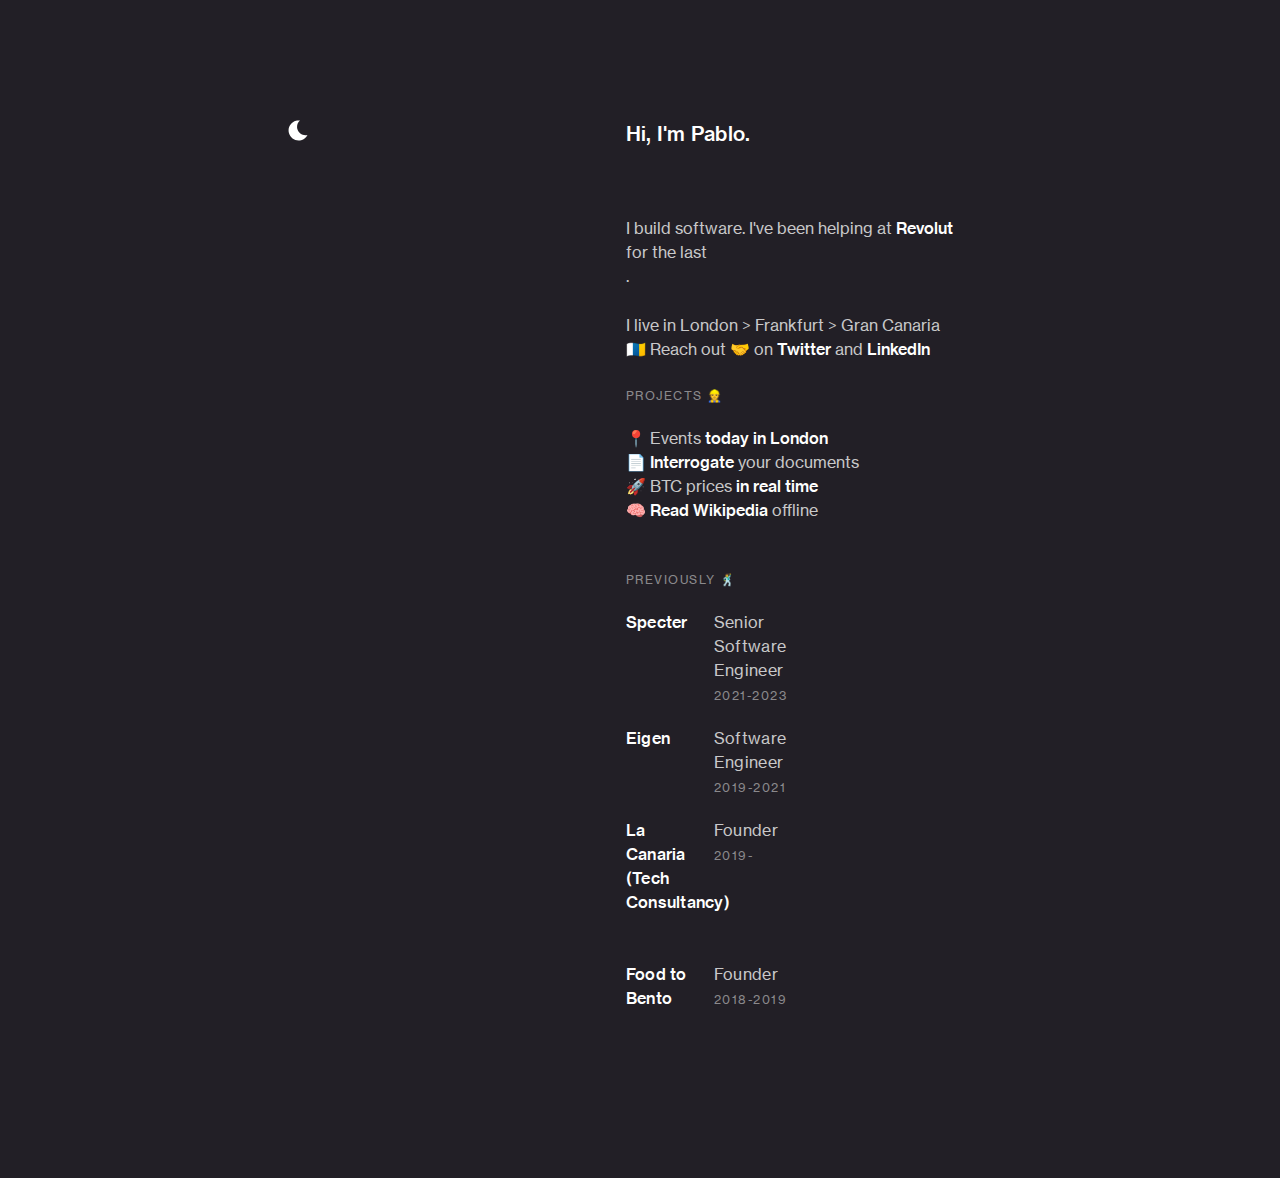
==== index.html @ eceefbe6 "update main" ====
<!DOCTYPE html>
<html lang="en">
  <head>
    <meta charset="utf-8" />
    <title>Pablo Sanderson</title>
    <meta name="description" content="Welcome to my site" />
    <meta name="author" content="Pablo Sanderson" />

    <meta name="viewport" content="width=device-width, initial-scale=1" />
    <link rel="stylesheet" href="css/normalize.css" />
    <link rel="stylesheet" href="css/animate.css" />
    <link rel="icon" type="image/png" href="images/dot.png" />
    <link rel="stylesheet" href="css/skeleton.css" />
    <link rel="stylesheet" href="css/main.css" />
    <script src="https://ajax.googleapis.com/ajax/libs/jquery/3.1.0/jquery.min.js"></script>
    <script>
      $(document).ready(function () {
        $("#night").click(function () {
          $("body").addClass("light");
          $("body").removeClass("dark");
        });
        $("#day").click(function () {
          $("body").removeClass("light");
          $("body").addClass("dark");
        });
      });
    </script>

    <script>
      // Set the date we're counting down to
      var countDownDate = new Date("Feb 26, 2024 09:00:00").getTime();

      // Update the count down every 1 second
      var x = setInterval(function () {
        // Get todays date and time
        var now = new Date().getTime();

        // Find the distance between now and the count down date
        var distance = now - countDownDate;

        // Time calculations for days, hours, minutes and seconds
        var days = Math.floor(distance / (1000 * 60 * 60 * 24));
        var hours = Math.floor(
          (distance % (1000 * 60 * 60 * 24)) / (1000 * 60 * 60)
        );
        var minutes = Math.floor((distance % (1000 * 60 * 60)) / (1000 * 60));
        var seconds = Math.floor((distance % (1000 * 60)) / 1000);

        // Output the result in an element with id="counter"
        document.getElementById("counter").innerHTML =
          days +
          " days, " +
          hours +
          " hour" +
          (hours === 1 ? "" : "s") +
          ", " +
          minutes +
          " minute" +
          (minutes === 1 ? "" : "s") +
          ", and " +
          seconds +
          " second" +
          (seconds === 1 ? "" : "s");

        // If the count down errors, write some text
        if (distance < 0) {
          clearInterval(x);
          document.getElementById("counter").innerHTML = "year";
        }
      }, 1000);
    </script>

    <!-- Google Analytics
    –––––––––––––––––––––––––––––––––––––––––––––––––– -->

    <!-- Google tag (gtag.js) -->
    <script
      async
      src="https://www.googletagmanager.com/gtag/js?id=G-REWGEEDN95"
    ></script>
    <script>
      window.dataLayer = window.dataLayer || [];
      function gtag() {
        dataLayer.push(arguments);
      }
      gtag("js", new Date());

      gtag("config", "G-REWGEEDN95");
    </script>
  </head>

  <body>
    <!-- Primary Page Layout
  –––––––––––––––––––––––––––––––––––––––––––––––––– -->

    <body class="dark">
      <div class="container animated fadeIn one">
        <div class="row group">
          <div class="three columns icon">
            <img src="images/moon.svg" id="night" />
            <img src="images/sun.svg" id="day" />
          </div>
          <div class="six columns offset-by-three">
            <h1 class="dark">Hi, I'm Pablo.</h1>
            <div class="animated fadeIn two">
              <p>
                I build software. I've been helping at
                <a href="https://revolut.com/" target="_blank" class="underline"
                  >Revolut</a
                >
                for the last <span id="counter"><br /></span>.
              </p>

              <p>
                I live in London > Frankfurt > Gran Canaria 🇮🇨 Reach out 🤝 on
                <a
                  href="https://twitter.com/psiesta11"
                  target="_blank"
                  class="underline"
                  >Twitter</a
                >
                and
                <a
                  href="https://www.linkedin.com/in/pablosanderson/"
                  target="_blank"
                  class="underline"
                >
                  LinkedIn</a
                >
              </p>

              <h4 class="animated fadeIn three">PROJECTS 👷</h4>

              <div class="row group">
                <div>
                  📍 Events
                  <a
                    href="https://events.psiesta.com"
                    target="_blank"
                    class="underline"
                    >today in London</a
                  >
                </div>
                <div>
                  <a
                    href="https://docs.psiesta.com"
                    target="_blank"
                    class="underline"
                  >
                    📄 Interrogate
                  </a>
                  your documents
                </div>
                <div>
                  🚀 BTC prices
                  <a
                    href="https://btc.psiesta.com/ob"
                    target="_blank"
                    class="underline"
                    >in real time</a
                  >
                </div>
                <div>
                  🧠
                  <a
                    href="https://wiki.psiesta.com"
                    target="_blank"
                    class="underline"
                    >Read Wikipedia</a
                  >
                  offline
                </div>
              </div>

              <div class="spacer48"></div>
            </div>

            <h4 class="animated fadeIn three">PREVIOUSLY 🕺</h4>

            <div class="row group">
              <div class="three columns animated fadeIn two">
                <h2 class="dark">
                  <a
                    href="https://tryspecter.com/"
                    target="_blank"
                    class="underline"
                    >Specter</a
                  >
                </h2>
              </div>
              <div class="three columns animated fadeIn two">
                <h3>Senior Software Engineer</h3>
                <h4>2021-2023</h4>
              </div>
            </div>

            <div class="row group">
              <div class="three columns animated fadeIn two">
                <h2 class="dark">
                  <a
                    href="https://eigentech.com/"
                    target="_blank"
                    class="underline"
                    >Eigen</a
                  >
                </h2>
              </div>
              <div class="three columns animated fadeIn two">
                <h3>Software Engineer</h3>
                <h4>2019-2021</h4>
              </div>
            </div>

            <div class="row group">
              <div class="three columns animated fadeIn two">
                <h2 class="dark">
                  <a href="#" target="_blank" class="underline"
                    >La Canaria (Tech Consultancy)
                  </a>
                </h2>
              </div>
              <div class="three columns animated fadeIn two">
                <h3>Founder</h3>
                <h4>2019-</h4>
              </div>
            </div>

            <div class="row group">
              <div class="three columns animated fadeIn two">
                <h2 class="dark">
                  <a
                    href="https://www.instagram.com/foodtobento/"
                    target="_blank"
                    class="underline"
                    >Food to Bento
                  </a>
                </h2>
              </div>
              <div class="three columns animated fadeIn two">
                <h3>Founder</h3>
                <h4>2018-2019</h4>
              </div>
            </div>
          </div>
        </div>
      </div>
    </body>

    <!-- End Document
  –––––––––––––––––––––––––––––––––––––––––––––––––– -->
  </body>
</html>
---- css/skeleton.css ----
/*
* Skeleton V2.0.4
* Copyright 2014, Dave Gamache
* www.getskeleton.com
* Free to use under the MIT license.
* http://www.opensource.org/licenses/mit-license.php
* 12/29/2014
*/


/* Table of contents
––––––––––––––––––––––––––––––––––––––––––––––––––
- Grid
- Base Styles
- Typography
- Links
- Buttons
- Forms
- Lists
- Code
- Tables
- Spacing
- Utilities
- Clearing
- Media Queries
*/


/* Grid
–––––––––––––––––––––––––––––––––––––––––––––––––– */
.container {
    position: relative;
    width: 100%;
    max-width: 704px;
    margin: 40px auto;
    padding: 0 32px;
    box-sizing: border-box;
}

.column,
.columns {
    width: 100%;
    float: left;
    box-sizing: border-box;
}

.three.columns {
    width: 50%;
}

.three.columns.icon {
    width: 100%;
}

.six.columns {
    width: 100%;
}

/* For devices larger than 400px */
@media (min-width: 400px) {
    .container {
        width: 85%;
        padding: 0;
    }
}

/* For devices larger than 550px */
@media (min-width: 550px) {
    .container {
        margin: 120px auto;
        width: 80%;
    }

    .column,
    .columns {
        margin-left: 4%;
    }

    .column:first-child,
    .columns:first-child {
        margin-left: 0;
    }

    .three.columns.icon {
        width: 22%;
    }

    .one.column,
    .one.columns {
        width: 4.66666666667%;
    }

    .two.columns {
        width: 13.3333333333%;
    }

    .three.columns {
        width: 22%;
    }

    .four.columns {
        width: 30.6666666667%;
    }

    .five.columns {
        width: 39.3333333333%;
    }

    .six.columns {
        width: 48%;
    }

    .seven.columns {
        width: 56.6666666667%;
    }

    .eight.columns {
        width: 65.3333333333%;
    }

    .nine.columns {
        width: 74.0%;
    }

    .ten.columns {
        width: 82.6666666667%;
    }

    .eleven.columns {
        width: 91.3333333333%;
    }

    .twelve.columns {
        width: 100%;
        margin-left: 0;
    }

    .one-third.column {
        width: 30.6666666667%;
    }

    .two-thirds.column {
        width: 65.3333333333%;
    }

    .one-half.column {
        width: 48%;
    }

    /* Offsets */
    .offset-by-one.column,
    .offset-by-one.columns {
        margin-left: 8.66666666667%;
    }

    .offset-by-two.column,
    .offset-by-two.columns {
        margin-left: 17.3333333333%;
    }

    .offset-by-three.column,
    .offset-by-three.columns {
        margin-left: 26%;
    }

    .offset-by-four.column,
    .offset-by-four.columns {
        margin-left: 34.6666666667%;
    }

    .offset-by-five.column,
    .offset-by-five.columns {
        margin-left: 43.3333333333%;
    }

    .offset-by-six.column,
    .offset-by-six.columns {
        margin-left: 48%;
    }

    .offset-by-seven.column,
    .offset-by-seven.columns {
        margin-left: 60.6666666667%;
    }

    .offset-by-eight.column,
    .offset-by-eight.columns {
        margin-left: 69.3333333333%;
    }

    .offset-by-nine.column,
    .offset-by-nine.columns {
        margin-left: 78.0%;
    }

    .offset-by-ten.column,
    .offset-by-ten.columns {
        margin-left: 86.6666666667%;
    }

    .offset-by-eleven.column,
    .offset-by-eleven.columns {
        margin-left: 95.3333333333%;
    }

    .offset-by-one-third.column,
    .offset-by-one-third.columns {
        margin-left: 34.6666666667%;
    }

    .offset-by-two-thirds.column,
    .offset-by-two-thirds.columns {
        margin-left: 69.3333333333%;
    }

    .offset-by-one-half.column,
    .offset-by-one-half.columns {
        margin-left: 52%;
    }

}


/* Base Styles
  ––––––––––––––––––––––––––––––––––––––––––––––––––
  /* NOTE
  html is set to 62.5% so that all the REM measurements throughout Skeleton
  are based on 10px sizing. So basically 1.5rem = 15px :) */
html {
    font-size: 62.5%;
}

body {
    font-size: 1.5em;
    /* currently ems cause chrome bug misinterpreting rems on body element */
    line-height: 1.6;
    font-weight: 400;
    font-family: "Raleway", "HelveticaNeue", "Helvetica Neue", Helvetica, Arial, sans-serif;
    color: #222;
}


/* Typography
  –––––––––––––––––––––––––––––––––––––––––––––––––– */
h1,
h2,
h3,
h4,
h5,
h6 {
    margin-top: 0;
    margin-bottom: 2rem;
    font-weight: 300;
}

h1 {
    font-size: 4.0rem;
    line-height: 1.2;
    letter-spacing: -.1rem;
}

h2 {
    font-size: 3.6rem;
    line-height: 1.25;
    letter-spacing: -.1rem;
}

h3 {
    font-size: 3.0rem;
    line-height: 1.3;
    letter-spacing: -.1rem;
}

h4 {
    font-size: 2.4rem;
    line-height: 1.35;
    letter-spacing: -.08rem;
}

h5 {
    font-size: 1.8rem;
    line-height: 1.5;
    letter-spacing: -.05rem;
}

h6 {
    font-size: 1.5rem;
    line-height: 1.6;
    letter-spacing: 0;
}

/* Larger than phablet */
@media (min-width: 550px) {
    h1 {
        font-size: 5.0rem;
    }

    h2 {
        font-size: 4.2rem;
    }

    h3 {
        font-size: 3.6rem;
    }

    h4 {
        font-size: 3.0rem;
    }

    h5 {
        font-size: 2.4rem;
    }

    h6 {
        font-size: 1.5rem;
    }
}

p {
    margin-top: 0;
}


/* Links
  –––––––––––––––––––––––––––––––––––––––––––––––––– */
a {
    color: #1EAEDB;
}

a:hover {
    color: #0FA0CE;
}


/* Buttons
  –––––––––––––––––––––––––––––––––––––––––––––––––– */
.button,
button,
input[type="submit"],
input[type="reset"],
input[type="button"] {
    display: inline-block;
    height: 38px;
    padding: 0 30px;
    color: #555;
    text-align: center;
    font-size: 11px;
    font-weight: 600;
    line-height: 38px;
    letter-spacing: .1rem;
    text-transform: uppercase;
    text-decoration: none;
    white-space: nowrap;
    background-color: transparent;
    border-radius: 4px;
    border: 1px solid #bbb;
    cursor: pointer;
    box-sizing: border-box;
}

.button:hover,
button:hover,
input[type="submit"]:hover,
input[type="reset"]:hover,
input[type="button"]:hover,
.button:focus,
button:focus,
input[type="submit"]:focus,
input[type="reset"]:focus,
input[type="button"]:focus {
    color: #333;
    border-color: #888;
    outline: 0;
}

.button.button-primary,
button.button-primary,
input[type="submit"].button-primary,
input[type="reset"].button-primary,
input[type="button"].button-primary {
    color: #FFF;
    background-color: #33C3F0;
    border-color: #33C3F0;
}

.button.button-primary:hover,
button.button-primary:hover,
input[type="submit"].button-primary:hover,
input[type="reset"].button-primary:hover,
input[type="button"].button-primary:hover,
.button.button-primary:focus,
button.button-primary:focus,
input[type="submit"].button-primary:focus,
input[type="reset"].button-primary:focus,
input[type="button"].button-primary:focus {
    color: #FFF;
    background-color: #1EAEDB;
    border-color: #1EAEDB;
}


/* Forms
  –––––––––––––––––––––––––––––––––––––––––––––––––– */
input[type="email"],
input[type="number"],
input[type="search"],
input[type="text"],
input[type="tel"],
input[type="url"],
input[type="password"],
textarea,
select {
    height: 38px;
    padding: 6px 10px;
    /* The 6px vertically centers text on FF, ignored by Webkit */
    background-color: #fff;
    border: 1px solid #D1D1D1;
    border-radius: 4px;
    box-shadow: none;
    box-sizing: border-box;
}

/* Removes awkward default styles on some inputs for iOS */
input[type="email"],
input[type="number"],
input[type="search"],
input[type="text"],
input[type="tel"],
input[type="url"],
input[type="password"],
textarea {
    -webkit-appearance: none;
    -moz-appearance: none;
    appearance: none;
}

textarea {
    min-height: 65px;
    padding-top: 6px;
    padding-bottom: 6px;
}

input[type="email"]:focus,
input[type="number"]:focus,
input[type="search"]:focus,
input[type="text"]:focus,
input[type="tel"]:focus,
input[type="url"]:focus,
input[type="password"]:focus,
textarea:focus,
select:focus {
    border: 1px solid #33C3F0;
    outline: 0;
}

label,
legend {
    display: block;
    margin-bottom: .5rem;
    font-weight: 600;
}

fieldset {
    padding: 0;
    border-width: 0;
}

input[type="checkbox"],
input[type="radio"] {
    display: inline;
}

label>.label-body {
    display: inline-block;
    margin-left: .5rem;
    font-weight: normal;
}


/* Lists
  –––––––––––––––––––––––––––––––––––––––––––––––––– */
ul {
    list-style: circle inside;
}

ol {
    list-style: decimal inside;
}

ol,
ul {
    padding-left: 0;
    margin-top: 0;
}

ul ul,
ul ol,
ol ol,
ol ul {
    margin: 1.5rem 0 1.5rem 3rem;
    font-size: 90%;
}

li {
    margin-bottom: 1rem;
}


/* Code
  –––––––––––––––––––––––––––––––––––––––––––––––––– */
code {
    padding: .2rem .5rem;
    margin: 0 .2rem;
    font-size: 90%;
    white-space: nowrap;
    background: #F1F1F1;
    border: 1px solid #E1E1E1;
    border-radius: 4px;
}

pre>code {
    display: block;
    padding: 1rem 1.5rem;
    white-space: pre;
}


/* Tables
  –––––––––––––––––––––––––––––––––––––––––––––––––– */
th,
td {
    padding: 12px 15px;
    text-align: left;
    border-bottom: 1px solid #E1E1E1;
}

th:first-child,
td:first-child {
    padding-left: 0;
}

th:last-child,
td:last-child {
    padding-right: 0;
}


/* Spacing
  –––––––––––––––––––––––––––––––––––––––––––––––––– */
button,
.button {
    margin-bottom: 1rem;
}

input,
textarea,
select,
fieldset {
    margin-bottom: 1.5rem;
}

pre,
blockquote,
dl,
figure,
table,
p,
ul,
ol,
form {
    margin-bottom: 2.5rem;
}


/* Utilities
  –––––––––––––––––––––––––––––––––––––––––––––––––– */
.u-full-width {
    width: 100%;
    box-sizing: border-box;
}

.u-max-full-width {
    max-width: 100%;
    box-sizing: border-box;
}

.u-pull-right {
    float: right;
}

.u-pull-left {
    float: left;
}


/* Misc
  –––––––––––––––––––––––––––––––––––––––––––––––––– */
hr {
    margin-top: 3rem;
    margin-bottom: 3.5rem;
    border-width: 0;
    border-top: 1px solid #E1E1E1;
}


/* Clearing
  –––––––––––––––––––––––––––––––––––––––––––––––––– */

/* Self Clearing Goodness */
.container:after,
.row:after,
.u-cf {
    content: "";
    display: table;
    clear: both;
}


/* Media Queries
  –––––––––––––––––––––––––––––––––––––––––––––––––– */
/*
  Note: The best way to structure the use of media queries is to create the queries
  near the relevant code. For example, if you wanted to change the styles for buttons
  on small devices, paste the mobile query code up in the buttons section and style it
  there.
  */


/* Larger than mobile */
@media (min-width: 400px) {}

/* Larger than phablet (also point when grid becomes active) */
@media (min-width: 550px) {}

/* Larger than tablet */
@media (min-width: 750px) {}

/* Larger than desktop */
@media (min-width: 1000px) {}

/* Larger than Desktop HD */
@media (min-width: 1200px) {}
---- css/main.css ----
/*
* Pablo Sanderson
* Copyright 2023
*/

body.dark #night {
    cursor: pointer;
    width: 20px;
}

body.light #night {
    display: none;
}

body.dark #day {
    display: none;
}

body.light #day {
    cursor: pointer;
    width: 20px;
}

.spacer48 {
    height: 48px;
    width: 100%;
}

.spacer24 {
    height: 24px;
    width: 100%;
}

* {
    -webkit-font-smoothing: antialiased;
    margin: 0;
    padding: 0;
}

body.dark a {
    color: #fff;
    font-family: NeueHaasMedium;
    text-decoration: none;
}

body.light a {
    color: #403E43;
    font-family: NeueHaasMedium;
    text-decoration: none;
}


#rdio-psa {
    color: #8A898C;
    font-family: NeueHaas;
    font-size: 12px;
    letter-spacing: 0.75px;
    line-height: 20px;
    margin-top: 4px;
    opacity: 0;
    transition-duration: 0.4s;
    transition-timing-function: ease-in;
}

.underline-rdio:hover+#rdio-psa {
    opacity: 1;
}


body.dark {
    background-color: #221F26;
    color: #C8C8C9;
    font-family: NeueHaas;
    font-size: 16px;
    line-height: 24px;
}

body.light {
    background-color: #F6F6F7;
    color: #403E43;
    font-family: NeueHaas;
    font-size: 16px;
    line-height: 24px;
}

footer {
    color: #9F9EA1;
    font-family: NeueHaas;
    font-size: 12px;
    letter-spacing: 1px;
    line-height: 20px;
    margin-top: 128px;

}

body.dark h1 {
    color: #fff;
    font-family: NeueHaasMedium;
    font-size: 20px;
    letter-spacing: .25px;
    line-height: 28px;
    padding-bottom: 48px;
}

body.light h1 {
    color: #403E43;
    font-family: NeueHaasMedium;
    font-size: 20px;
    letter-spacing: .25px;
    line-height: 28px;
    padding-bottom: 48px;
}

body.dark h2 {
    color: #fff;
    font-family: NeueHaasMedium;
    font-size: 16px;
    letter-spacing: .25px;
    line-height: 24px;
    margin-bottom: 48px;
}

body.light h2 {
    color: #403E43;
    font-family: NeueHaasMedium;
    font-size: 16px;
    letter-spacing: .25px;
    line-height: 24px;
    margin-bottom: 48px;
}

body.dark h3 {
    color: #C8C8C9;
    font-family: NeueHaas;
    font-size: 16px;
    letter-spacing: 0.35px;
    line-height: 24px;
    margin-bottom: 4px;
}

body.light h3 {
    color: #403E43;
    font-family: NeueHaas;
    font-size: 16px;
    letter-spacing: 0.35px;
    line-height: 24px;
    margin-bottom: 4px;
}

body.dark h4 {
    color: #8A898C;
    font-family: NeueHaas;
    font-size: 12px;
    letter-spacing: 1.5px;
    line-height: 20px;
    margin-top: 0px;
    text-transform: uppercase;
}

body.light h4 {
    color: #9F9EA1;
    font-family: NeueHaas;
    font-size: 12px;
    letter-spacing: 1.5px;
    line-height: 20px;
    margin-top: 0px;
    text-transform: uppercase;
}




/* For devices smaller than 400px */
@media (max-width: 550px) {
    body.dark #night {
        margin-bottom: 80px;
        padding-right: 8px;
        width: 20px;
        float: right
    }

    body.light #day {
        margin-bottom: 80px;
        padding-right: 8px;
        width: 20px;
        float: right
    }

}

@font-face {
    font-family: NeueHaas;
    src: url(../fonts/NHaasGroteskTXPro-55Rg.ttf);
}

@font-face {
    font-family: NeueHaasMedium;
    src: url(../fonts/NHaasGroteskTXPro-65Md.ttf);
}


.underline {
    display: inline;
    position: relative;
    overflow: hidden;
    width: 40px;
}

.underline:after {
    content: "";
    position: absolute;
    z-index: -1;
    left: 0;
    right: 100%;
    bottom: -3px;
    background: #8A898C;
    height: 1.5px;
    transition-property: left right;
    transition-duration: 0.2s;
    transition-timing-function: ease-out;
}

.underline:hover:after,
.underline:focus:after,
.underline:active:after {
    right: 0;
}

.underline-rdio {
    display: inline;
    position: relative;
    overflow: hidden;
    width: 40px;
}

.underline-rdio:after {
    content: "";
    position: absolute;
    z-index: 1;
    left: 0;
    right: 100%;
    bottom: 8px;
    background: #221F26;
    height: 1px;
    transition-property: left right;
    transition-duration: 0.175s;
    transition-timing-function: ease-out;
}

.underline-rdio:hover:after,
.underline-rdio:focus:after,
.underline-rdio:active:after {
    right: 0;
}
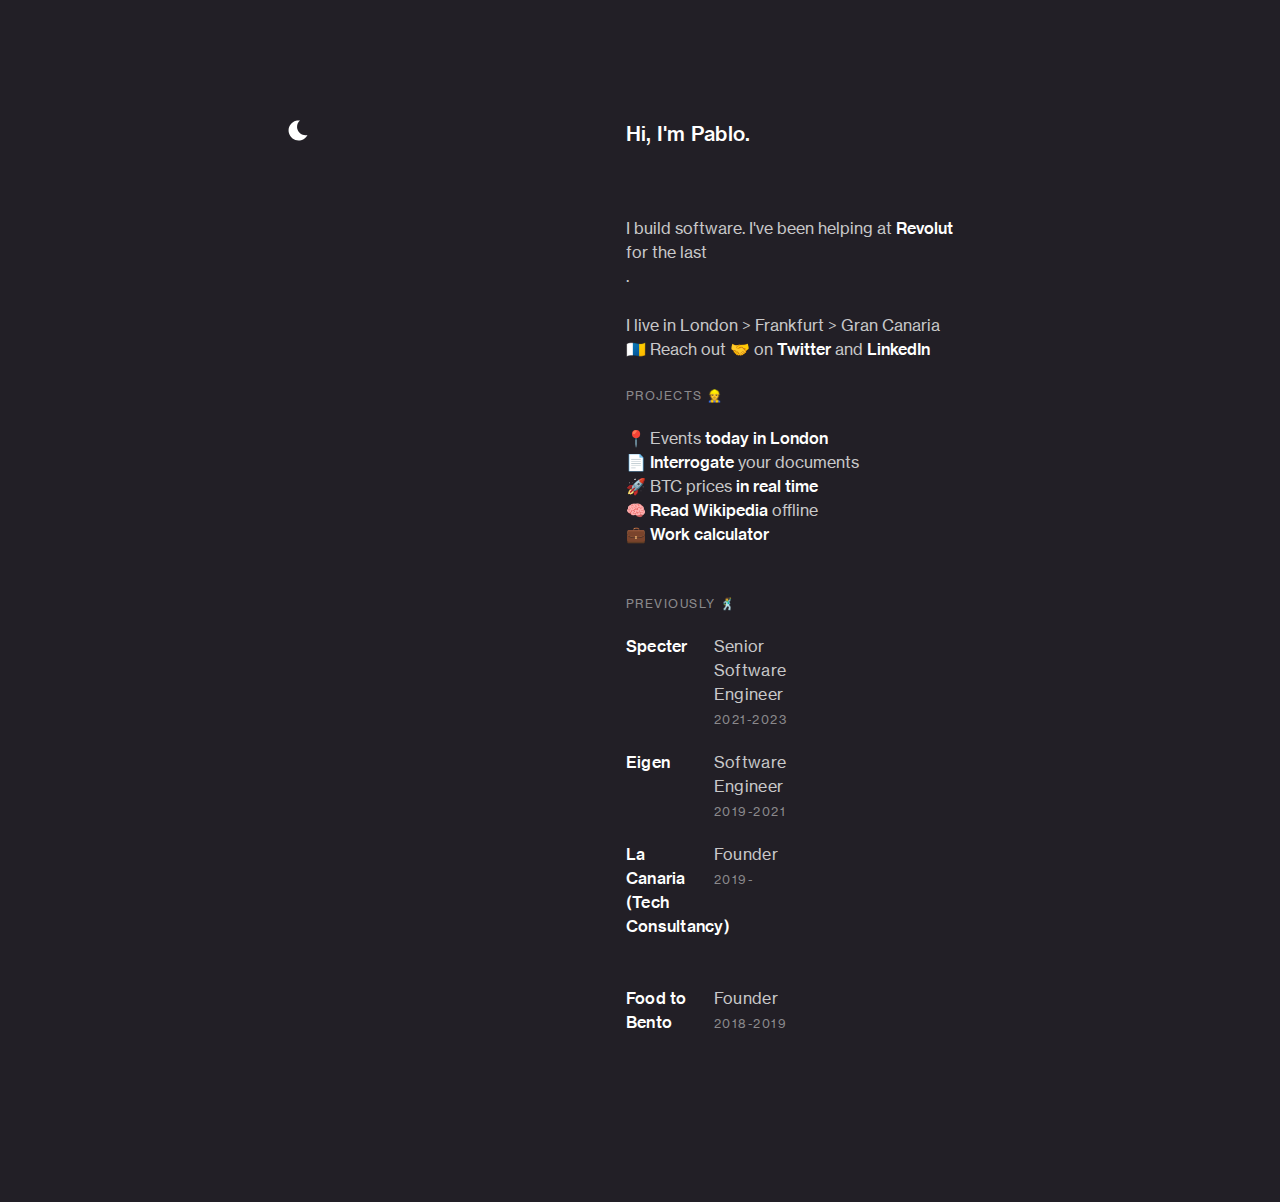
==== commit 0a431519: "work calculator" ====
--- a/index.html
+++ b/index.html
@@ -170,6 +170,15 @@
                   >
                   offline
                 </div>
+                <div>
+                  💼
+                  <a
+                    href="https://calc.psiesta.com"
+                    target="_blank"
+                    class="underline"
+                    >Work calculator</a
+                  >
+                </div>
               </div>
 
               <div class="spacer48"></div>
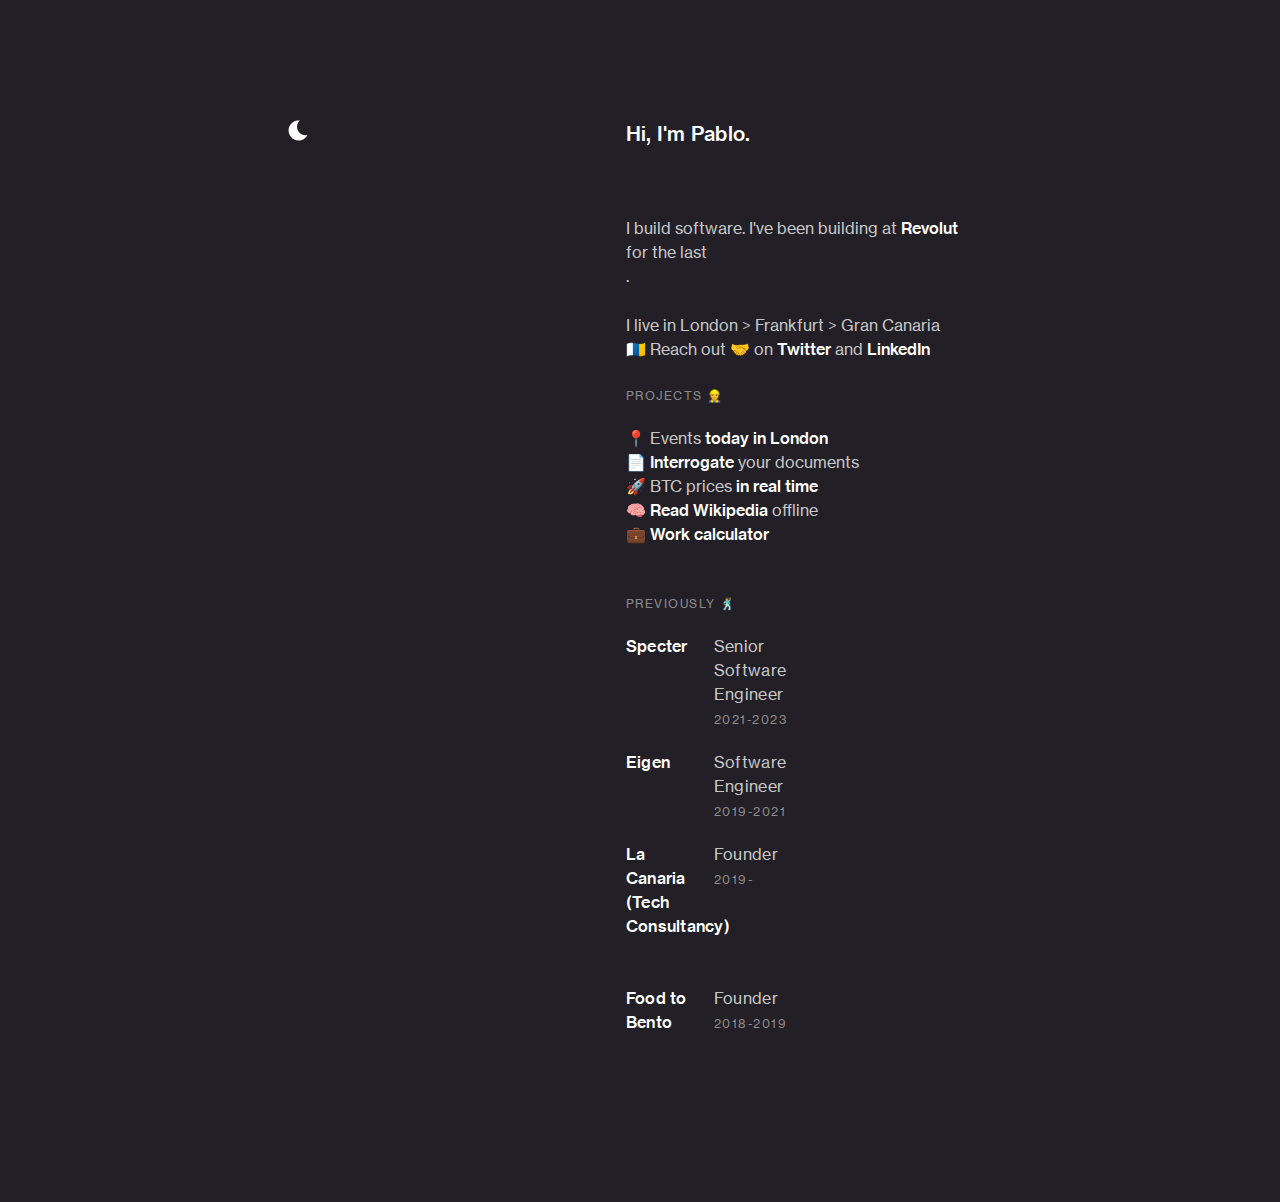
==== commit 5a215308: "copy" ====
--- a/index.html
+++ b/index.html
@@ -104,7 +104,7 @@
             <h1 class="dark">Hi, I'm Pablo.</h1>
             <div class="animated fadeIn two">
               <p>
-                I build software. I've been helping at
+                I build software. I've been building at
                 <a href="https://revolut.com/" target="_blank" class="underline"
                   >Revolut</a
                 >
@@ -253,6 +253,19 @@
           </div>
         </div>
       </div>
+      <!-- 100% privacy-first analytics -->
+      <script
+        data-collect-dnt="true"
+        async
+        defer
+        src="https://scripts.simpleanalyticscdn.com/latest.js"
+      ></script>
+      <noscript
+        ><img
+          src="https://queue.simpleanalyticscdn.com/noscript.gif"
+          alt=""
+          referrerpolicy="no-referrer-when-downgrade"
+      /></noscript>
     </body>
 
     <!-- End Document
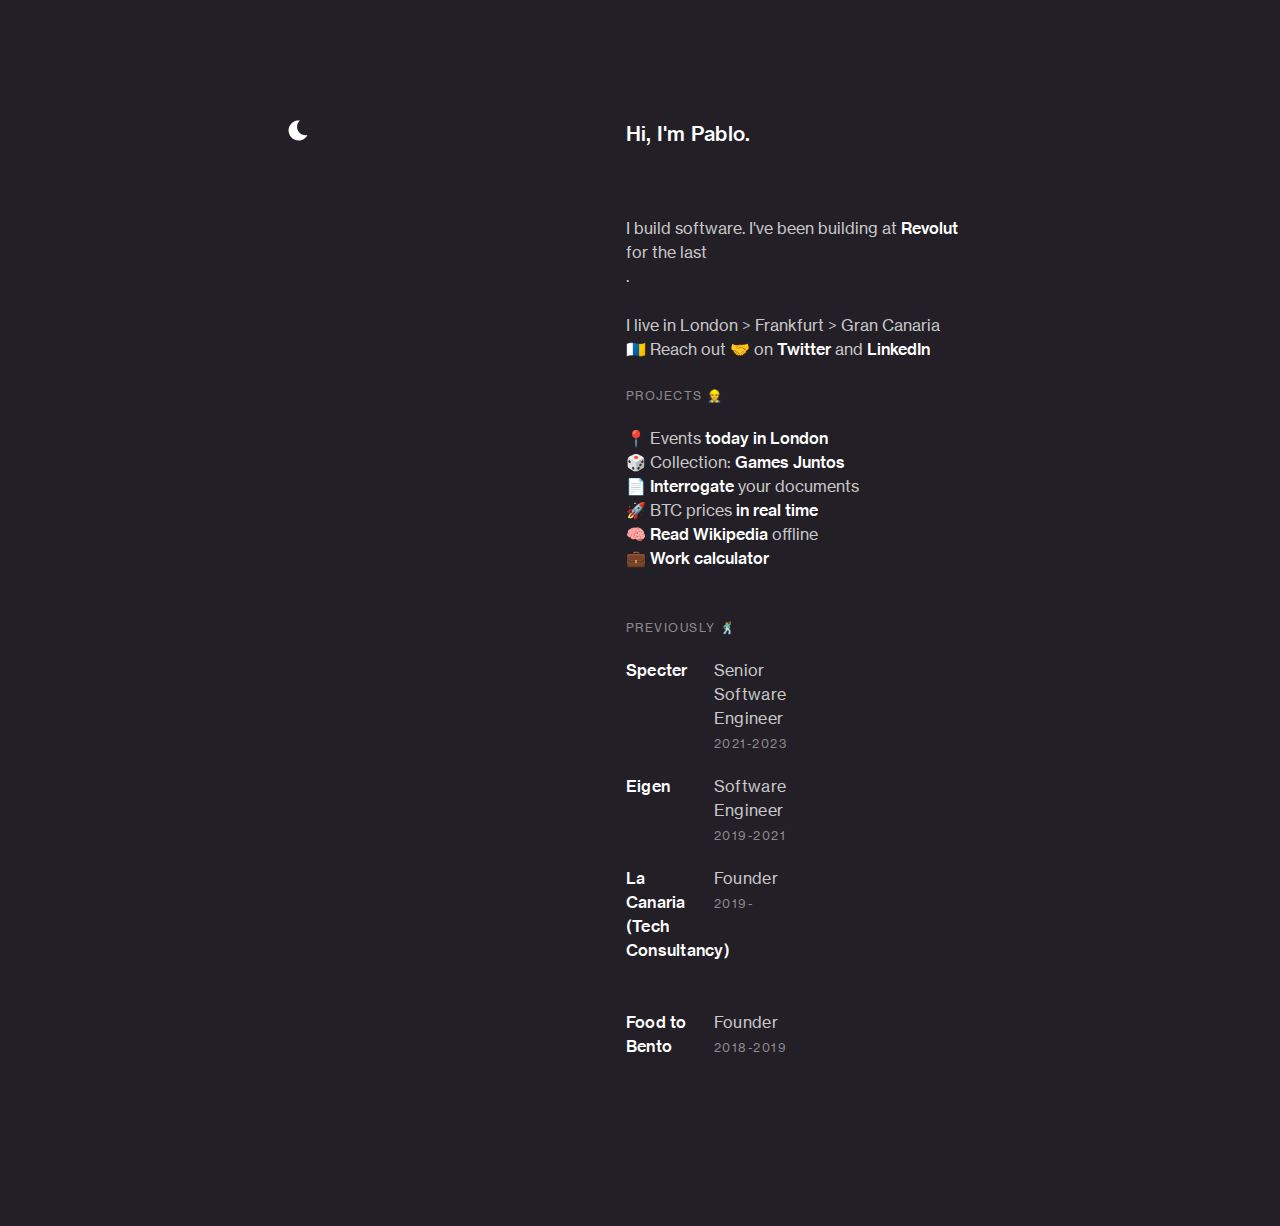
==== commit 5865885b: "add gamesjuntos" ====
--- a/index.html
+++ b/index.html
@@ -142,6 +142,15 @@
                   >
                 </div>
                 <div>
+                  🎲 Collection:
+                  <a
+                    href="https://gamesjuntos.com/?utm_source=psiesta.com"
+                    target="_blank"
+                    rel="noopener"
+                    >Games Juntos</a
+                  >
+                </div>
+                <div>
                   <a
                     href="https://docs.psiesta.com"
                     target="_blank"
